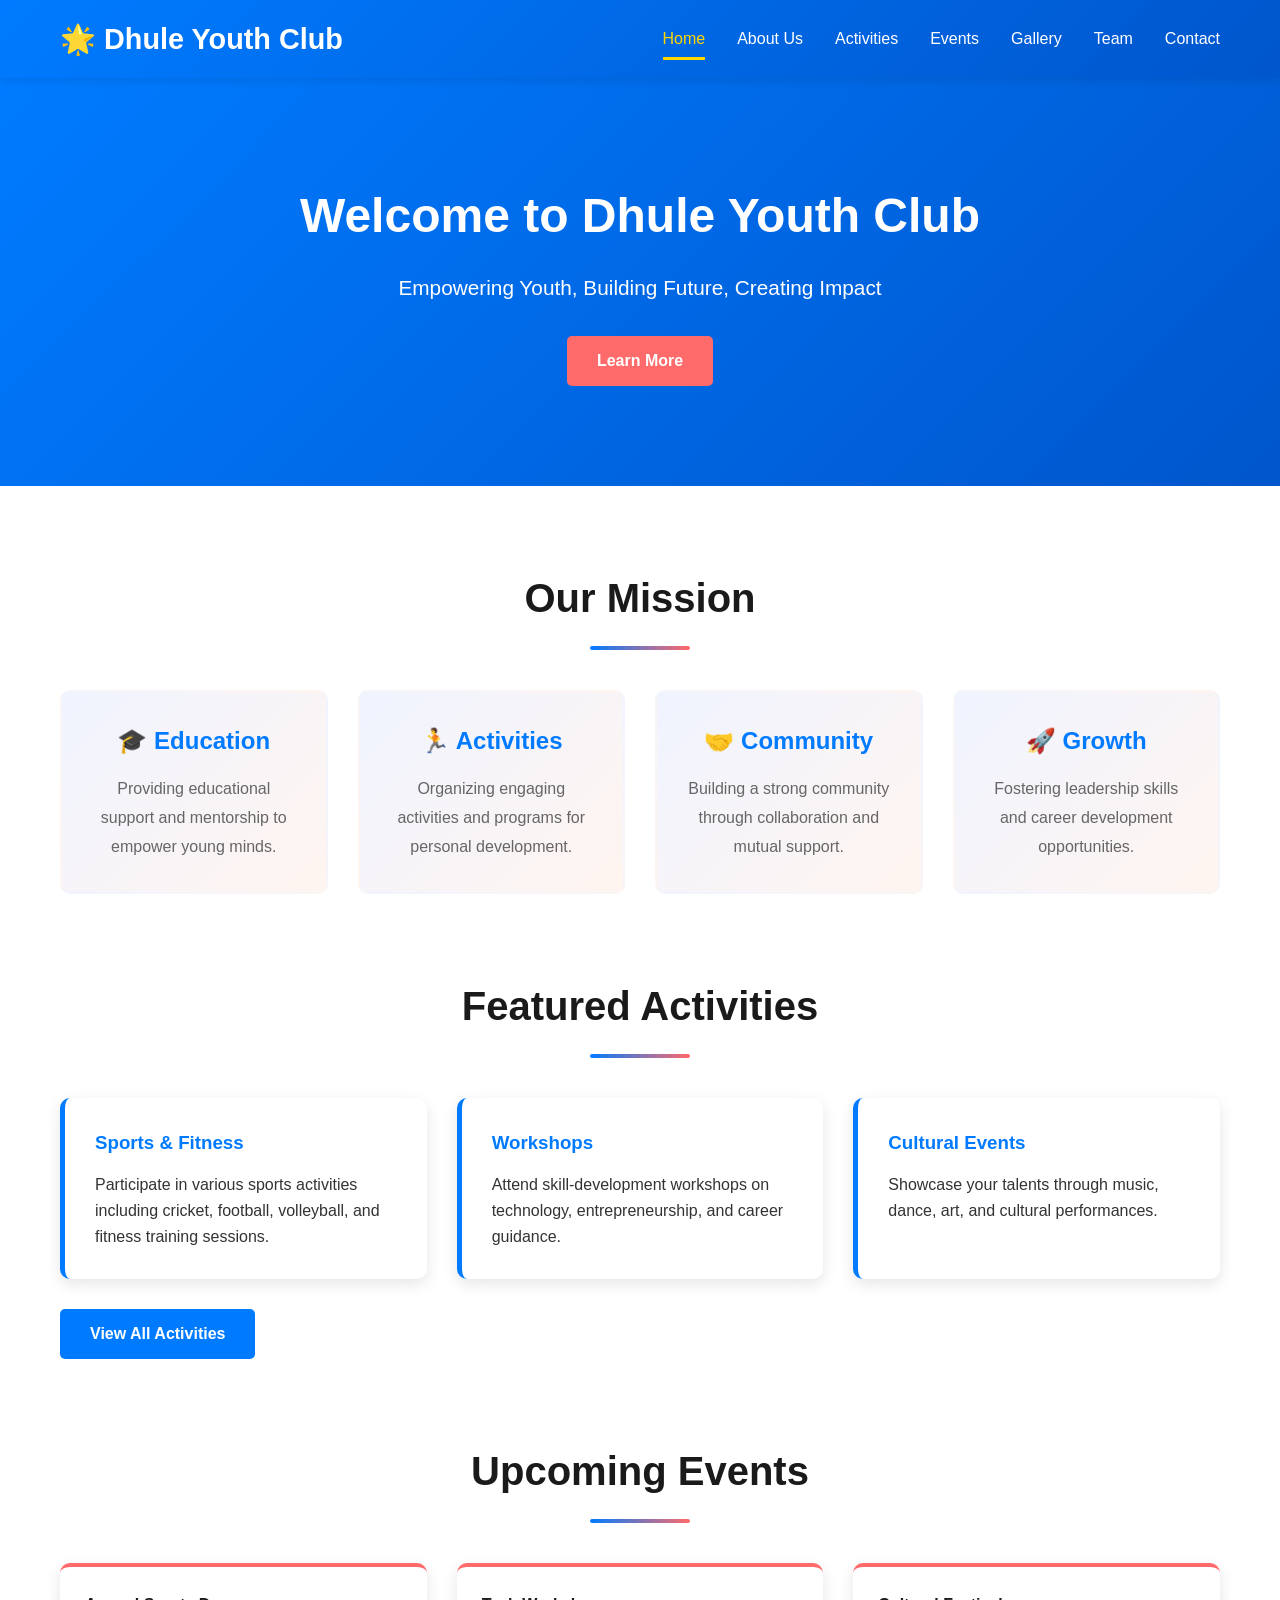
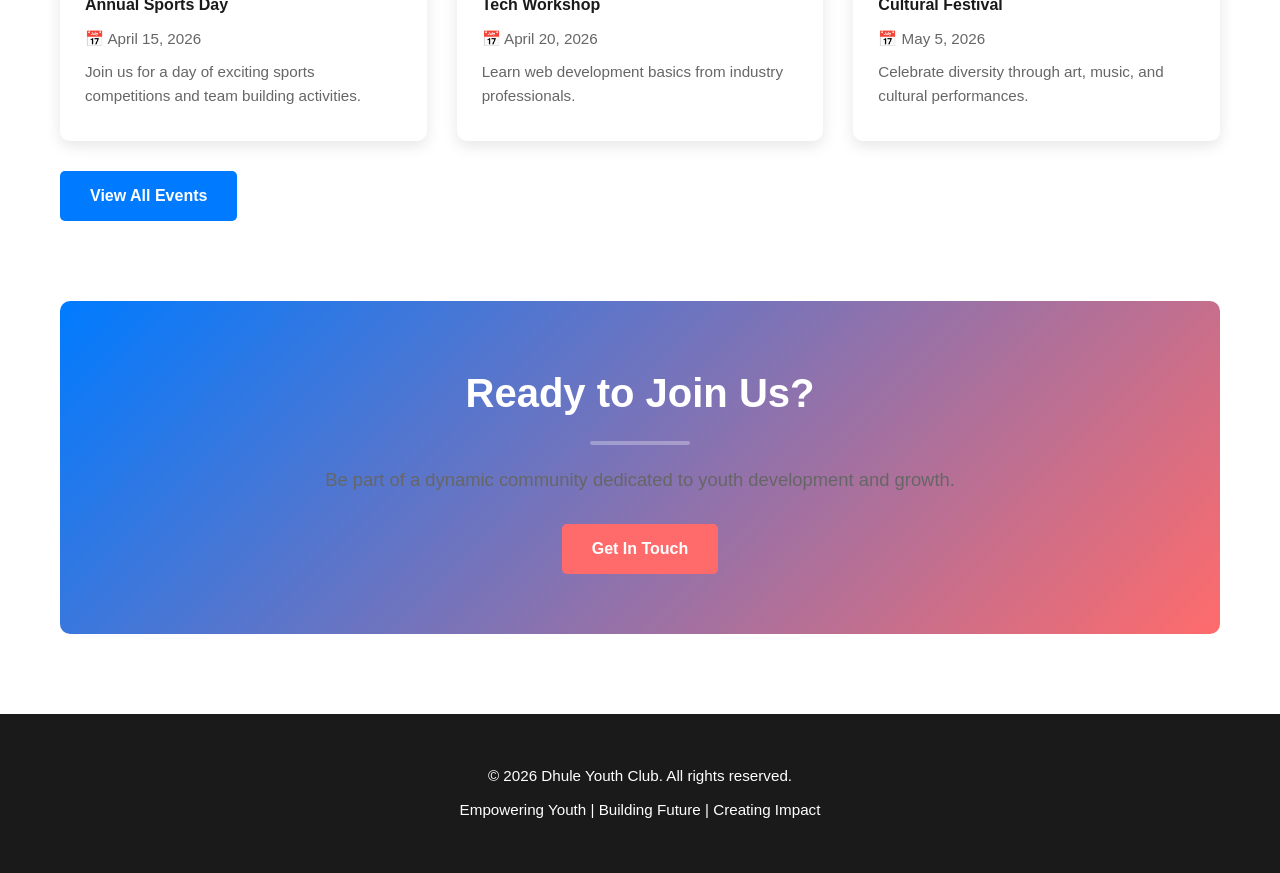
==== index.html @ 5de419e4 "First upload" ====
<!DOCTYPE html>
<html lang="en">
<head>
    <meta charset="UTF-8">
    <meta name="viewport" content="width=device-width, initial-scale=1.0">
    <title>Dhule Youth Club - Empowering Youth, Building Future</title>
    <link rel="stylesheet" href="assets/css/style.css">
</head>
<body>
    <!-- Navigation Bar -->
    <nav class="navbar">
        <div class="container">
            <div class="nav-brand">
                <h2>🌟 Dhule Youth Club</h2>
            </div>
            <ul class="nav-menu" id="navMenu">
                <li><a href="index.html" class="active">Home</a></li>
                <li><a href="about.html">About Us</a></li>
                <li><a href="activities.html">Activities</a></li>
                <li><a href="events.html">Events</a></li>
                <li><a href="gallery.html">Gallery</a></li>
                <li><a href="team.html">Team</a></li>
                <li><a href="contact.html">Contact</a></li>
            </ul>
            <div class="hamburger" id="hamburger">
                <span></span>
                <span></span>
                <span></span>
            </div>
        </div>
    </nav>

    <!-- Hero Section -->
    <section class="hero">
        <div class="hero-content">
            <h1>Welcome to Dhule Youth Club</h1>
            <p>Empowering Youth, Building Future, Creating Impact</p>
            <a href="about.html" class="btn btn-primary">Learn More</a>
        </div>
    </section>

    <!-- Main Content -->
    <main class="container">
        <!-- Mission Section -->
        <section class="mission-section">
            <h2>Our Mission</h2>
            <div class="mission-grid">
                <div class="mission-card">
                    <h3>🎓 Education</h3>
                    <p>Providing educational support and mentorship to empower young minds.</p>
                </div>
                <div class="mission-card">
                    <h3>🏃 Activities</h3>
                    <p>Organizing engaging activities and programs for personal development.</p>
                </div>
                <div class="mission-card">
                    <h3>🤝 Community</h3>
                    <p>Building a strong community through collaboration and mutual support.</p>
                </div>
                <div class="mission-card">
                    <h3>🚀 Growth</h3>
                    <p>Fostering leadership skills and career development opportunities.</p>
                </div>
            </div>
        </section>

        <!-- Featured Activities -->
        <section class="featured-section">
            <h2>Featured Activities</h2>
            <div class="activities-preview">
                <div class="activity-card">
                    <h3>Sports & Fitness</h3>
                    <p>Participate in various sports activities including cricket, football, volleyball, and fitness training sessions.</p>
                </div>
                <div class="activity-card">
                    <h3>Workshops</h3>
                    <p>Attend skill-development workshops on technology, entrepreneurship, and career guidance.</p>
                </div>
                <div class="activity-card">
                    <h3>Cultural Events</h3>
                    <p>Showcase your talents through music, dance, art, and cultural performances.</p>
                </div>
            </div>
            <a href="activities.html" class="btn btn-secondary">View All Activities</a>
        </section>

        <!-- Upcoming Events -->
        <section class="upcoming-events">
            <h2>Upcoming Events</h2>
            <div class="events-preview">
                <div class="event-card">
                    <h4>Annual Sports Day</h4>
                    <p>📅 April 15, 2026</p>
                    <p>Join us for a day of exciting sports competitions and team building activities.</p>
                </div>
                <div class="event-card">
                    <h4>Tech Workshop</h4>
                    <p>📅 April 20, 2026</p>
                    <p>Learn web development basics from industry professionals.</p>
                </div>
                <div class="event-card">
                    <h4>Cultural Festival</h4>
                    <p>📅 May 5, 2026</p>
                    <p>Celebrate diversity through art, music, and cultural performances.</p>
                </div>
            </div>
            <a href="events.html" class="btn btn-secondary">View All Events</a>
        </section>

        <!-- Call to Action -->
        <section class="cta-section">
            <h2>Ready to Join Us?</h2>
            <p>Be part of a dynamic community dedicated to youth development and growth.</p>
            <a href="contact.html" class="btn btn-primary">Get In Touch</a>
        </section>
    </main>

    <!-- Footer -->
    <footer class="footer">
        <div class="container">
            <p>&copy; 2026 Dhule Youth Club. All rights reserved.</p>
            <p>Empowering Youth | Building Future | Creating Impact</p>
        </div>
    </footer>

    <script src="assets/js/script.js"></script>
</body>
</html>
---- assets/css/style.css ----
/* Global Styles */
:root {
    --primary-color: #007bff;
    --secondary-color: #ff6b6b;
    --dark-color: #1a1a1a;
    --light-color: #f8f9fa;
    --text-color: #333;
    --border-color: #ddd;
    --success-color: #28a745;
}

* {
    margin: 0;
    padding: 0;
    box-sizing: border-box;
}

html {
    scroll-behavior: smooth;
}

body {
    font-family: 'Segoe UI', Tahoma, Geneva, Verdana, sans-serif;
    line-height: 1.6;
    color: var(--text-color);
    background-color: #ffffff;
}

.container {
    max-width: 1200px;
    margin: 0 auto;
    padding: 0 20px;
}

/* Navigation Bar */
.navbar {
    background: linear-gradient(135deg, var(--primary-color) 0%, #0056cc 100%);
    color: white;
    padding: 1rem 0;
    position: sticky;
    top: 0;
    z-index: 100;
    box-shadow: 0 2px 10px rgba(0,0,0,0.1);
}

.navbar .container {
    display: flex;
    justify-content: space-between;
    align-items: center;
}

.nav-brand h2 {
    font-size: 1.8rem;
    white-space: nowrap;
}

.nav-menu {
    display: flex;
    list-style: none;
    gap: 2rem;
    flex-wrap: wrap;
}

.nav-menu a {
    color: white;
    text-decoration: none;
    transition: all 0.3s ease;
    position: relative;
    padding: 0.5rem 0;
}

.nav-menu a:hover,
.nav-menu a.active {
    color: #ffd700;
}

.nav-menu a.active::after {
    content: '';
    position: absolute;
    bottom: -5px;
    left: 0;
    right: 0;
    height: 3px;
    background-color: #ffd700;
}

.hamburger {
    display: none;
    flex-direction: column;
    cursor: pointer;
}

.hamburger span {
    width: 25px;
    height: 3px;
    background-color: white;
    margin: 5px 0;
    transition: 0.3s;
}

/* Hero Section */
.hero {
    background: linear-gradient(135deg, var(--primary-color) 0%, #0056cc 100%);
    color: white;
    padding: 100px 20px;
    text-align: center;
}

.hero-content h1 {
    font-size: 3rem;
    margin-bottom: 1rem;
    animation: slideInDown 0.8s ease-out;
}

.hero-content p {
    font-size: 1.3rem;
    margin-bottom: 2rem;
    animation: fadeIn 1s ease-out 0.3s backwards;
}

/* Buttons */
.btn {
    display: inline-block;
    padding: 12px 30px;
    border: none;
    border-radius: 5px;
    cursor: pointer;
    font-size: 1rem;
    text-decoration: none;
    transition: all 0.3s ease;
    font-weight: 600;
}

.btn-primary {
    background-color: var(--secondary-color);
    color: white;
}

.btn-primary:hover {
    background-color: #ff5252;
    transform: translateY(-2px);
    box-shadow: 0 5px 15px rgba(255,107,107,0.3);
}

.btn-secondary {
    background-color: var(--primary-color);
    color: white;
}

.btn-secondary:hover {
    background-color: #0056cc;
    transform: translateY(-2px);
    box-shadow: 0 5px 15px rgba(0,123,255,0.3);
}

.btn-small {
    padding: 8px 20px;
    font-size: 0.9rem;
}

/* Main Sections */
main {
    padding: 80px 0;
}

section {
    margin-bottom: 80px;
}

section h2 {
    font-size: 2.5rem;
    color: var(--dark-color);
    margin-bottom: 40px;
    text-align: center;
    position: relative;
    padding-bottom: 20px;
}

section h2::after {
    content: '';
    position: absolute;
    bottom: 0;
    left: 50%;
    transform: translateX(-50%);
    width: 100px;
    height: 4px;
    background: linear-gradient(90deg, var(--primary-color), var(--secondary-color));
    border-radius: 2px;
}

section > p {
    text-align: center;
    font-size: 1.1rem;
    color: #666;
    margin-bottom: 30px;
}

/* Page Header */
.page-header {
    background: linear-gradient(135deg, var(--primary-color) 0%, #0056cc 100%);
    color: white;
    padding: 60px 20px;
    text-align: center;
}

.page-header h1 {
    font-size: 2.5rem;
    margin-bottom: 10px;
}

.page-header p {
    font-size: 1.2rem;
    opacity: 0.9;
}

/* Mission Section */
.mission-grid {
    display: grid;
    grid-template-columns: repeat(auto-fit, minmax(250px, 1fr));
    gap: 30px;
    margin-bottom: 40px;
}

.mission-card {
    background: linear-gradient(135deg, #f0f4ff, #fff5f0);
    padding: 30px;
    border-radius: 10px;
    text-align: center;
    transition: all 0.3s ease;
    border: 2px solid transparent;
}

.mission-card:hover {
    border-color: var(--primary-color);
    transform: translateY(-5px);
    box-shadow: 0 10px 30px rgba(0,123,255,0.2);
}

.mission-card h3 {
    font-size: 1.5rem;
    margin-bottom: 15px;
    color: var(--primary-color);
}

.mission-card p {
    color: #666;
    line-height: 1.8;
}

/* Featured Activities */
.activities-preview {
    display: grid;
    grid-template-columns: repeat(auto-fit, minmax(300px, 1fr));
    gap: 30px;
    margin-bottom: 30px;
}

.activity-card {
    background: white;
    padding: 30px;
    border-radius: 10px;
    box-shadow: 0 5px 15px rgba(0,0,0,0.1);
    transition: all 0.3s ease;
    border-left: 5px solid var(--primary-color);
}

.activity-card:hover {
    transform: translateY(-5px);
    box-shadow: 0 15px 30px rgba(0,0,0,0.15);
}

.activity-card h3 {
    color: var(--primary-color);
    margin-bottom: 15px;
}

/* Events Section */
.events-preview {
    display: grid;
    grid-template-columns: repeat(auto-fit, minmax(280px, 1fr));
    gap: 30px;
    margin-bottom: 30px;
}

.event-card {
    background: white;
    padding: 25px;
    border-radius: 10px;
    box-shadow: 0 5px 15px rgba(0,0,0,0.1);
    transition: all 0.3s ease;
    border-top: 4px solid var(--secondary-color);
}

.event-card:hover {
    transform: translateY(-5px);
    box-shadow: 0 15px 30px rgba(0,0,0,0.15);
}

.event-card h4 {
    color: var(--dark-color);
    margin-bottom: 10px;
}

.event-card p {
    color: #666;
    margin-bottom: 8px;
    font-size: 0.95rem;
}

/* CTA Section */
.cta-section {
    background: linear-gradient(135deg, var(--primary-color) 0%, var(--secondary-color) 100%);
    color: white;
    padding: 60px;
    border-radius: 10px;
    text-align: center;
}

.cta-section h2 {
    color: white;
    margin-bottom: 20px;
}

.cta-section h2::after {
    background: rgba(255,255,255,0.3);
}

.cta-section p {
    font-size: 1.15rem;
    margin-bottom: 30px;
}

/* About Section */
.about-section {
    margin-bottom: 60px;
}

.about-section p {
    font-size: 1.1rem;
    color: #666;
    text-align: center;
    margin-bottom: 40px;
    max-width: 900px;
    margin-left: auto;
    margin-right: auto;
}

.about-grid {
    display: grid;
    grid-template-columns: repeat(auto-fit, minmax(300px, 1fr));
    gap: 40px;
    margin-bottom: 40px;
}

.about-card {
    background: white;
    padding: 40px;
    border-radius: 10px;
    box-shadow: 0 5px 20px rgba(0,0,0,0.1);
    transition: all 0.3s ease;
}

.about-card:hover {
    transform: translateY(-10px);
    box-shadow: 0 15px 40px rgba(0,0,0,0.15);
}

.about-card h3 {
    color: var(--primary-color);
    font-size: 1.5rem;
    margin-bottom: 20px;
}

.about-card p {
    text-align: left;
    color: #666;
    line-height: 1.8;
}

/* Values Section */
.values-section {
    background: #f8f9fa;
    padding: 60px 20px;
    margin: -20px -20px 80px -20px;
}

.values-grid {
    display: grid;
    grid-template-columns: repeat(auto-fit, minmax(250px, 1fr));
    gap: 30px;
}

.value-card {
    background: white;
    padding: 30px;
    border-radius: 10px;
    text-align: center;
    box-shadow: 0 5px 15px rgba(0,0,0,0.08);
    transition: all 0.3s ease;
}

.value-card:hover {
    transform: translateY(-5px);
    box-shadow: 0 15px 30px rgba(0,0,0,0.15);
}

.value-card h4 {
    color: var(--primary-color);
    font-size: 1.3rem;
    margin-bottom: 15px;
}

.value-card p {
    color: #666;
    text-align: left;
    line-height: 1.8;
}

/* Timeline */
.timeline {
    position: relative;
    padding: 20px 0;
}

.timeline::before {
    content: '';
    position: absolute;
    left: 50%;
    transform: translateX(-50%);
    width: 4px;
    height: 100%;
    background: var(--primary-color);
}

.timeline-item {
    margin-bottom: 50px;
    width: 45%;
    padding: 30px;
    background: white;
    border-radius: 10px;
    box-shadow: 0 5px 15px rgba(0,0,0,0.1);
}

.timeline-item:nth-child(odd) {
    margin-left: 0;
    margin-right: auto;
}

.timeline-item:nth-child(even) {
    margin-left: auto;
    margin-right: 0;
}

.timeline-item h4 {
    color: var(--primary-color);
    font-size: 1.3rem;
    margin-bottom: 10px;
}

.timeline-item p {
    color: #666;
}

/* Stats Section */
.stats-section {
    display: grid;
    grid-template-columns: repeat(auto-fit, minmax(200px, 1fr));
    gap: 30px;
    background: linear-gradient(135deg, var(--primary-color), var(--secondary-color));
    color: white;
    padding: 60px 30px;
    border-radius: 10px;
}

.stat-card {
    text-align: center;
    padding: 30px;
}

.stat-card h3 {
    font-size: 2.5rem;
    margin-bottom: 10px;
    font-weight: bold;
}

.stat-card p {
    font-size: 1.1rem;
    opacity: 0.95;
}

/* Programs Grid */
.programs-grid {
    display: grid;
    grid-template-columns: repeat(auto-fit, minmax(300px, 1fr));
    gap: 30px;
}

.program-card {
    background: white;
    padding: 30px;
    border-radius: 10px;
    box-shadow: 0 5px 15px rgba(0,0,0,0.1);
    transition: all 0.3s ease;
    border-left: 5px solid var(--primary-color);
}

.program-card:hover {
    transform: translateY(-5px);
    box-shadow: 0 15px 30px rgba(0,0,0,0.15);
}

.program-card h3 {
    color: var(--primary-color);
    font-size: 1.4rem;
    margin-bottom: 20px;
}

.program-card h4 {
    color: var(--dark-color);
    font-size: 1.1rem;
    margin-top: 20px;
    margin-bottom: 10px;
}

.program-card ul {
    list-style-position: inside;
    color: #666;
    line-height: 2;
}

.program-card p {
    color: #666;
    margin-bottom: 10px;
}

/* Membership Section */
.membership-section {
    background: #f0f4ff;
    padding: 60px 30px;
    border-radius: 10px;
    text-align: center;
}

.membership-benefits {
    background: white;
    padding: 40px;
    border-radius: 10px;
    margin: 30px 0;
    text-align: left;
    max-width: 600px;
    margin-left: auto;
    margin-right: auto;
}

.membership-benefits h3 {
    color: var(--primary-color);
    margin-bottom: 20px;
}

.membership-benefits ul {
    list-style-position: inside;
    color: #666;
    line-height: 2;
}

.membership-section p {
    color: #666;
    font-size: 1.1rem;
    text-align: center;
    margin-bottom: 20px;
}

/* Gallery Section */
.gallery-grid {
    display: grid;
    gap: 40px;
}

.gallery-category h3 {
    font-size: 1.5rem;
    color: var(--primary-color);
    margin-bottom: 20px;
    display: flex;
    align-items: center;
    gap: 10px;
}

.gallery-items {
    display: grid;
    grid-template-columns: repeat(auto-fill, minmax(280px, 1fr));
    gap: 20px;
}

.gallery-item {
    background: white;
    border-radius: 10px;
    overflow: hidden;
    box-shadow: 0 5px 15px rgba(0,0,0,0.1);
    transition: all 0.3s ease;
}

.gallery-item:hover {
    transform: translateY(-5px);
    box-shadow: 0 15px 30px rgba(0,0,0,0.15);
}

.gallery-placeholder {
    background: linear-gradient(135deg, var(--primary-color), var(--secondary-color));
    height: 200px;
    display: flex;
    align-items: center;
    justify-content: center;
    color: white;
    font-weight: bold;
    font-size: 1.1rem;
    text-align: center;
    padding: 20px;
}

.gallery-item p {
    padding: 15px;
    color: #666;
    text-align: center;
    font-size: 0.95rem;
}

/* Events Section */
.events-section {
    margin-bottom: 60px;
}

.events-grid {
    display: grid;
    gap: 30px;
}

.event-full-card {
    display: grid;
    grid-template-columns: 120px 1fr;
    gap: 30px;
    background: white;
    padding: 30px;
    border-radius: 10px;
    box-shadow: 0 5px 15px rgba(0,0,0,0.1);
    transition: all 0.3s ease;
    align-items: start;
}

.event-full-card:hover {
    transform: translateY(-5px);
    box-shadow: 0 15px 30px rgba(0,0,0,0.15);
}

.event-date {
    background: linear-gradient(135deg, var(--primary-color), var(--secondary-color));
    color: white;
    padding: 20px;
    border-radius: 10px;
    text-align: center;
    height: fit-content;
}

.event-date .day {
    display: block;
    font-size: 2rem;
    font-weight: bold;
}

.event-date .month {
    display: block;
    font-size: 0.9rem;
    opacity: 0.9;
}

.event-details h3 {
    color: var(--primary-color);
    font-size: 1.4rem;
    margin-bottom: 15px;
}

.event-details p {
    color: #666;
    margin-bottom: 10px;
}

.event-details strong {
    color: var(--dark-color);
}

/* Team Section */
.team-grid {
    display: grid;
    grid-template-columns: repeat(auto-fit, minmax(300px, 1fr));
    gap: 40px;
}

.team-member {
    background: white;
    padding: 40px;
    border-radius: 10px;
    text-align: center;
    box-shadow: 0 5px 15px rgba(0,0,0,0.1);
    transition: all 0.3s ease;
    border-top: 5px solid var(--primary-color);
}

.team-member:hover {
    transform: translateY(-10px);
    box-shadow: 0 15px 40px rgba(0,0,0,0.15);
}

.member-avatar {
    font-size: 4rem;
    margin-bottom: 20px;
}

.team-member h3 {
    color: var(--dark-color);
    font-size: 1.3rem;
    margin-bottom: 5px;
}

.team-member .role {
    color: var(--primary-color);
    font-weight: 600;
    margin-bottom: 15px;
}

.team-member .bio {
    color: #666;
    line-height: 1.8;
    margin-bottom: 15px;
    text-align: justify;
}

.team-member .contact {
    color: var(--primary-color);
    font-weight: 600;
}

/* Committee Section */
.committee-grid {
    display: grid;
    grid-template-columns: repeat(auto-fit, minmax(250px, 1fr));
    gap: 30px;
}

.committee-member {
    background: linear-gradient(135deg, #f0f4ff, #fff5f0);
    padding: 30px;
    border-radius: 10px;
    border-left: 5px solid var(--primary-color);
}

.committee-member h4 {
    color: var(--primary-color);
    font-size: 1.2rem;
    margin-bottom: 15px;
}

.committee-member ul {
    list-style-position: inside;
    color: #666;
    line-height: 2;
}

/* Volunteer Section */
.volunteer-info {
    display: grid;
    grid-template-columns: repeat(auto-fit, minmax(200px, 1fr));
    gap: 30px;
    margin: 30px 0;
}

.volunteer-stat {
    background: linear-gradient(135deg, var(--primary-color), var(--secondary-color));
    color: white;
    padding: 40px;
    border-radius: 10px;
    text-align: center;
}

.volunteer-stat h3 {
    font-size: 2.5rem;
    font-weight: bold;
    margin-bottom: 10px;
    color: white;
}

/* Advisors Section */
.advisors-grid {
    display: grid;
    grid-template-columns: repeat(auto-fit, minmax(250px, 1fr));
    gap: 30px;
}

.advisor-card {
    background: white;
    padding: 30px;
    border-radius: 10px;
    text-align: center;
    box-shadow: 0 5px 15px rgba(0,0,0,0.1);
    transition: all 0.3s ease;
    border-top: 4px solid var(--primary-color);
}

.advisor-card:hover {
    transform: translateY(-5px);
    box-shadow: 0 15px 30px rgba(0,0,0,0.15);
}

.advisor-card h4 {
    color: var(--dark-color);
    font-size: 1.2rem;
    margin-bottom: 10px;
}

.advisor-card p {
    color: #666;
    font-size: 0.95rem;
}

/* Contact Section */
.contact-section {
    display: grid;
    grid-template-columns: 1fr 1fr;
    gap: 60px;
    margin-bottom: 60px;
}

.contact-info-block h2,
.contact-form-block h2 {
    font-size: 1.8rem;
    margin-bottom: 30px;
    text-align: left;
}

.info-item {
    margin-bottom: 30px;
}

.info-item h3 {
    color: var(--primary-color);
    font-size: 1.2rem;
    margin-bottom: 10px;
}

.info-item p {
    color: #666;
    line-height: 1.8;
}

.info-item a {
    color: var(--primary-color);
    text-decoration: none;
}

.info-item a:hover {
    text-decoration: underline;
}

.social-link {
    margin: 0 5px;
}

/* Contact Form */
.contact-form {
    display: grid;
    gap: 20px;
}

.form-group {
    display: flex;
    flex-direction: column;
}

.form-group label {
    color: var(--dark-color);
    font-weight: 600;
    margin-bottom: 8px;
}

.form-group input,
.form-group select,
.form-group textarea {
    padding: 12px;
    border: 2px solid var(--border-color);
    border-radius: 5px;
    font-family: inherit;
    font-size: 1rem;
    transition: all 0.3s ease;
}

.form-group input:focus,
.form-group select:focus,
.form-group textarea:focus {
    outline: none;
    border-color: var(--primary-color);
    box-shadow: 0 0 0 3px rgba(0,123,255,0.1);
}

/* Department Contacts */
.department-contacts {
    background: #f8f9fa;
    padding: 60px 20px;
    margin: 0 -20px 80px -20px;
}

.departments-grid {
    display: grid;
    grid-template-columns: repeat(auto-fit, minmax(280px, 1fr));
    gap: 30px;
}

.department-card {
    background: white;
    padding: 30px;
    border-radius: 10px;
    box-shadow: 0 5px 15px rgba(0,0,0,0.08);
    transition: all 0.3s ease;
    border-left: 5px solid var(--primary-color);
}

.department-card:hover {
    transform: translateY(-5px);
    box-shadow: 0 15px 30px rgba(0,0,0,0.15);
}

.department-card h3 {
    color: var(--primary-color);
    font-size: 1.2rem;
    margin-bottom: 15px;
}

.department-card p {
    color: #666;
    margin-bottom: 8px;
}

/* FAQ Section */
.faq-grid {
    display: grid;
    grid-template-columns: repeat(auto-fit, minmax(280px, 1fr));
    gap: 30px;
}

.faq-item {
    background: white;
    padding: 25px;
    border-radius: 10px;
    box-shadow: 0 5px 15px rgba(0,0,0,0.08);
    transition: all 0.3s ease;
}

.faq-item:hover {
    transform: translateY(-5px);
    box-shadow: 0 15px 30px rgba(0,0,0,0.15);
}

.faq-item h4 {
    color: var(--primary-color);
    font-size: 1.1rem;
    margin-bottom: 12px;
}

.faq-item p {
    color: #666;
    font-size: 0.95rem;
    line-height: 1.8;
}

/* Past Events */
.past-events-section {
    background: white;
    padding: 40px;
    border-radius: 10px;
}

.past-events {
    display: grid;
    grid-template-columns: repeat(auto-fit, minmax(250px, 1fr));
    gap: 20px;
}

.past-event-item {
    background: linear-gradient(135deg, #f0f4ff, #fff5f0);
    padding: 20px;
    border-radius: 8px;
    border-left: 4px solid var(--primary-color);
}

.past-event-item h4 {
    color: var(--primary-color);
    margin-bottom: 10px;
}

.past-event-item p {
    color: #666;
    font-size: 0.95rem;
}

/* Photo Contribution */
.photo-contribution {
    background: linear-gradient(135deg, var(--primary-color), var(--secondary-color));
    color: white;
    padding: 60px;
    border-radius: 10px;
    text-align: center;
}

.photo-contribution h2 {
    color: white;
    margin-bottom: 15px;
}

.photo-contribution h2::after {
    background: rgba(255,255,255,0.3);
}

.photo-contribution p {
    font-size: 1.1rem;
    margin-bottom: 30px;
}

/* Footer */
.footer {
    background: var(--dark-color);
    color: white;
    text-align: center;
    padding: 40px 20px;
    margin-top: 80px;
}

.footer p {
    margin: 10px 0;
    font-size: 0.95rem;
}

/* Animations */
@keyframes slideInDown {
    from {
        opacity: 0;
        transform: translateY(-30px);
    }
    to {
        opacity: 1;
        transform: translateY(0);
    }
}

@keyframes fadeIn {
    from {
        opacity: 0;
    }
    to {
        opacity: 1;
    }
}

/* Responsive Design */
@media (max-width: 768px) {
    .nav-menu {
        gap: 1rem;
        font-size: 0.9rem;
    }

    .hamburger {
        display: flex;
    }

    .nav-menu {
        position: absolute;
        top: 60px;
        left: 0;
        width: 100%;
        background: linear-gradient(135deg, var(--primary-color) 0%, #0056cc 100%);
        flex-direction: column;
        gap: 0;
        max-height: 0;
        overflow: hidden;
        transition: max-height 0.3s ease;
    }

    .nav-menu.active {
        max-height: 300px;
    }

    .nav-menu a {
        padding: 15px 20px;
        border-bottom: 1px solid rgba(255,255,255,0.1);
    }

    .hero-content h1 {
        font-size: 2rem;
    }

    .hero-content p {
        font-size: 1.1rem;
    }

    section h2 {
        font-size: 1.8rem;
    }

    .contact-section {
        grid-template-columns: 1fr;
        gap: 40px;
    }

    .contact-info-block h2,
    .contact-form-block h2 {
        text-align: center;
    }

    .event-full-card {
        grid-template-columns: 1fr;
        gap: 20px;
    }

    .event-date {
        display: grid;
        grid-template-columns: 1fr 1fr;
        gap: 10px;
        text-align: left;
    }

    .event-date .day {
        text-align: left;
    }

    .timeline::before {
        left: 20px;
    }

    .timeline-item {
        width: 100%;
        margin-left: 0 !important;
        margin-right: 0 !important;
        margin-left: 70px;
    }

    .stats-section {
        grid-template-columns: repeat(2, 1fr);
    }

    main {
        padding: 40px 0;
    }

    section {
        margin-bottom: 40px;
    }

    .cta-section,
    .membership-section,
    .photo-contribution {
        padding: 40px 20px;
    }
}

@media (max-width: 480px) {
    .hero-content h1 {
        font-size: 1.5rem;
    }

    .stats-section {
        grid-template-columns: 1fr;
        padding: 40px 20px;
    }

    .programs-grid,
    .department-contacts,
    .departments-grid,
    .faq-grid,
    .team-grid,
    .mission-grid {
        grid-template-columns: 1fr;
    }

    section h2 {
        font-size: 1.5rem;
    }

    .btn {
        padding: 10px 20px;
        font-size: 0.9rem;
    }
}
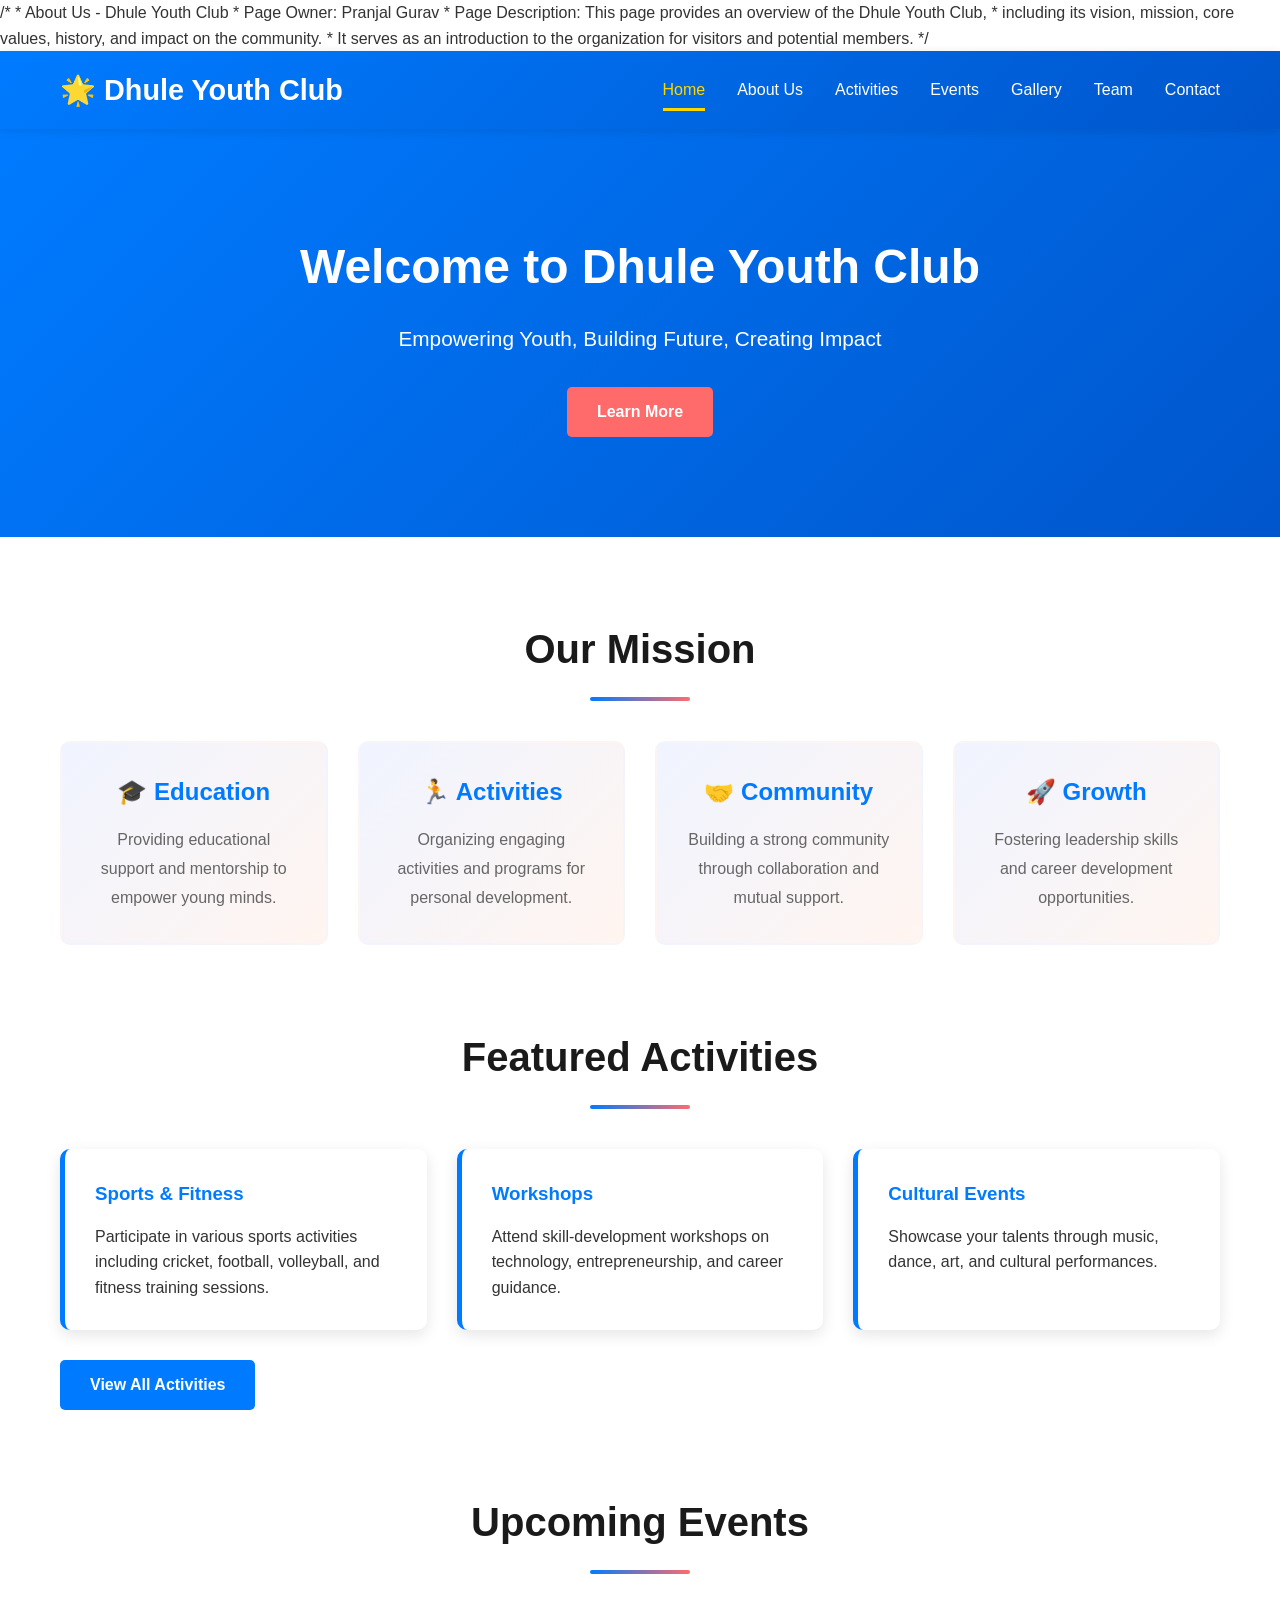
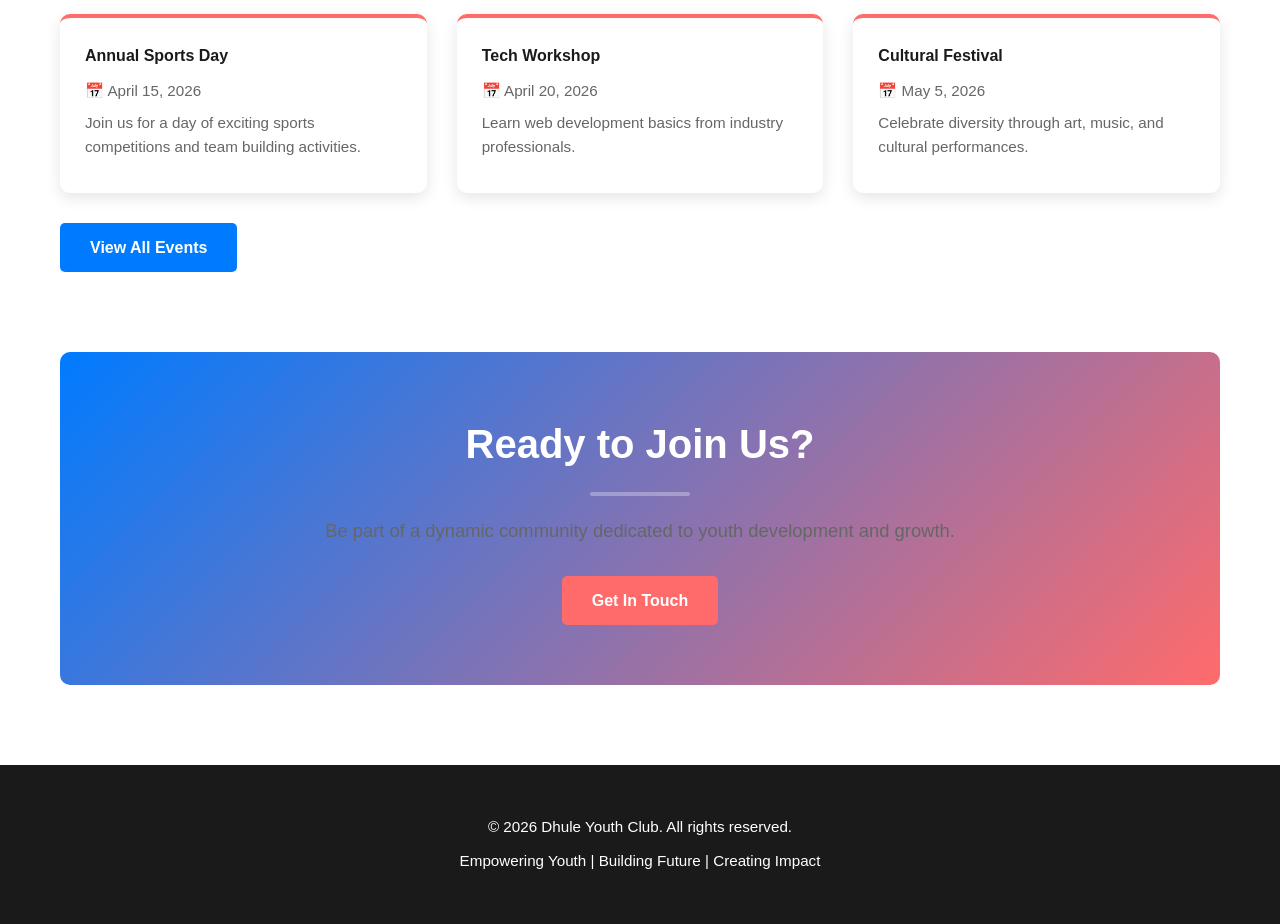
==== commit 9ef59baa: "Update index.html to match the about.html sructure" ====
--- a/index.html
+++ b/index.html
@@ -1,3 +1,12 @@
+/*
+ * About Us - Dhule Youth Club
+ * Page Owner: Pranjal Gurav
+ * Page Description: This page provides an overview of the Dhule Youth Club, 
+ * including its vision, mission, core values, history, and impact on the community. 
+ * It serves as an introduction to the organization for visitors and potential members.
+ */
+
+
 <!DOCTYPE html>
 <html lang="en">
 <head>
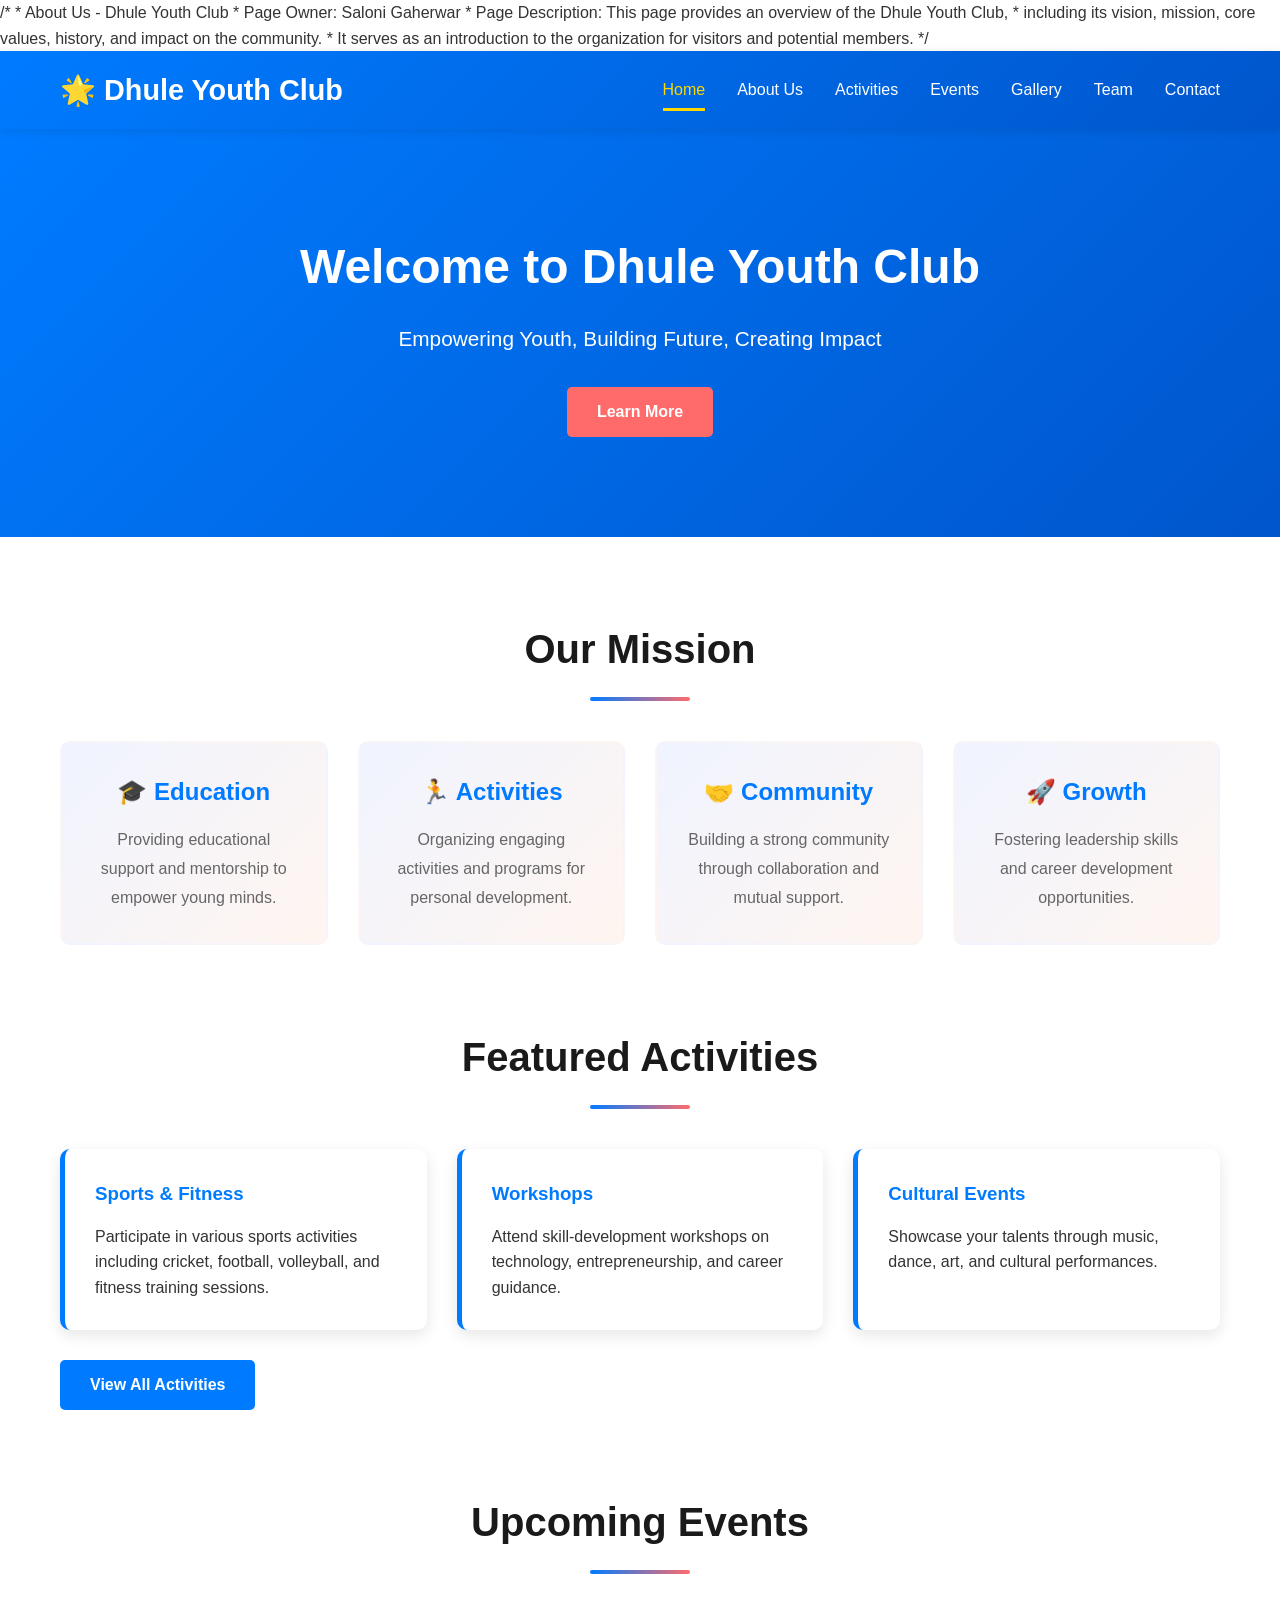
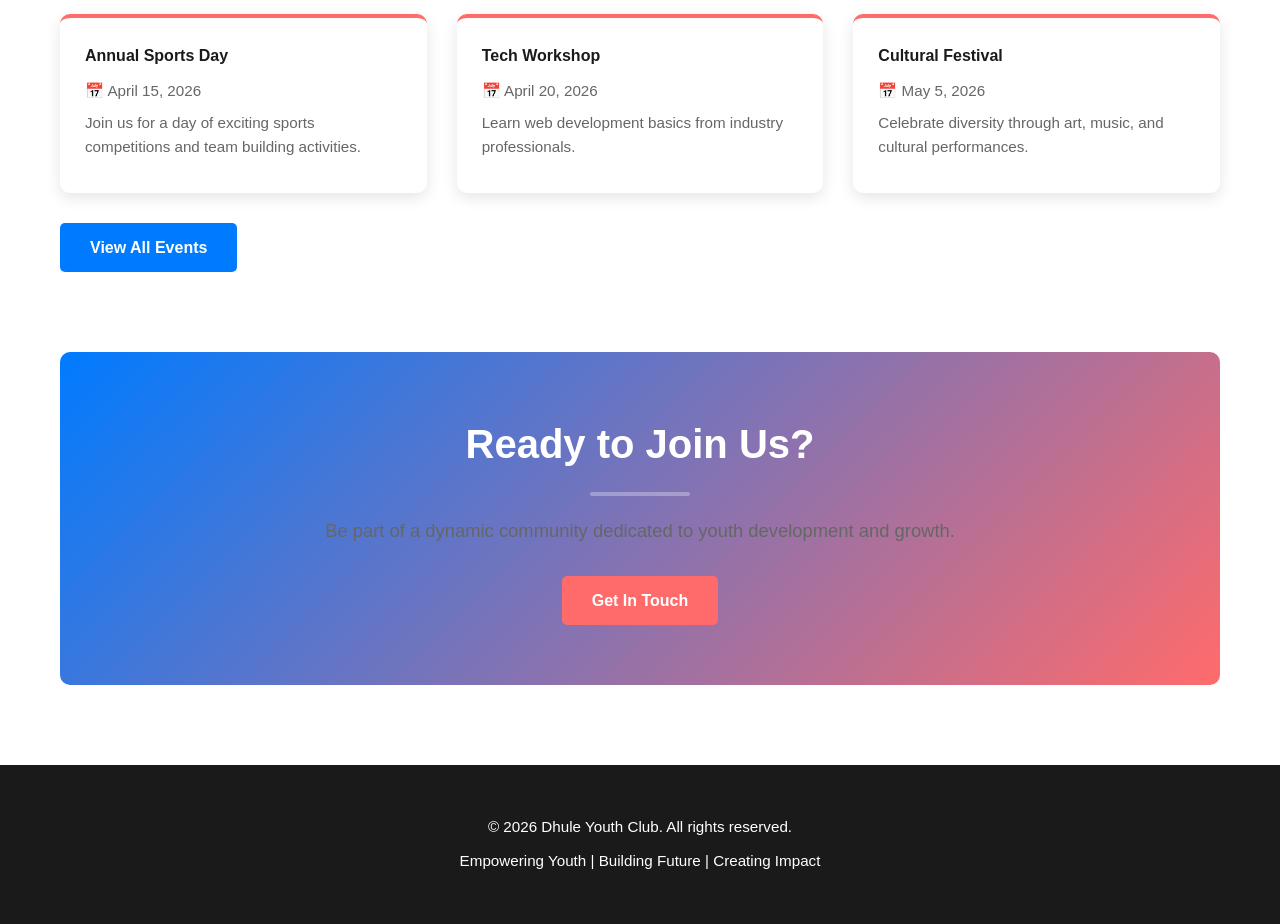
==== commit 4e5bb740: "removed extra line from  header" ====
--- a/index.html
+++ b/index.html
@@ -1,12 +1,10 @@
 /*
  * About Us - Dhule Youth Club
- * Page Owner: Pranjal Gurav
+ * Page Owner: Saloni Gaherwar
  * Page Description: This page provides an overview of the Dhule Youth Club, 
  * including its vision, mission, core values, history, and impact on the community. 
  * It serves as an introduction to the organization for visitors and potential members.
  */
-
-
 <!DOCTYPE html>
 <html lang="en">
 <head>
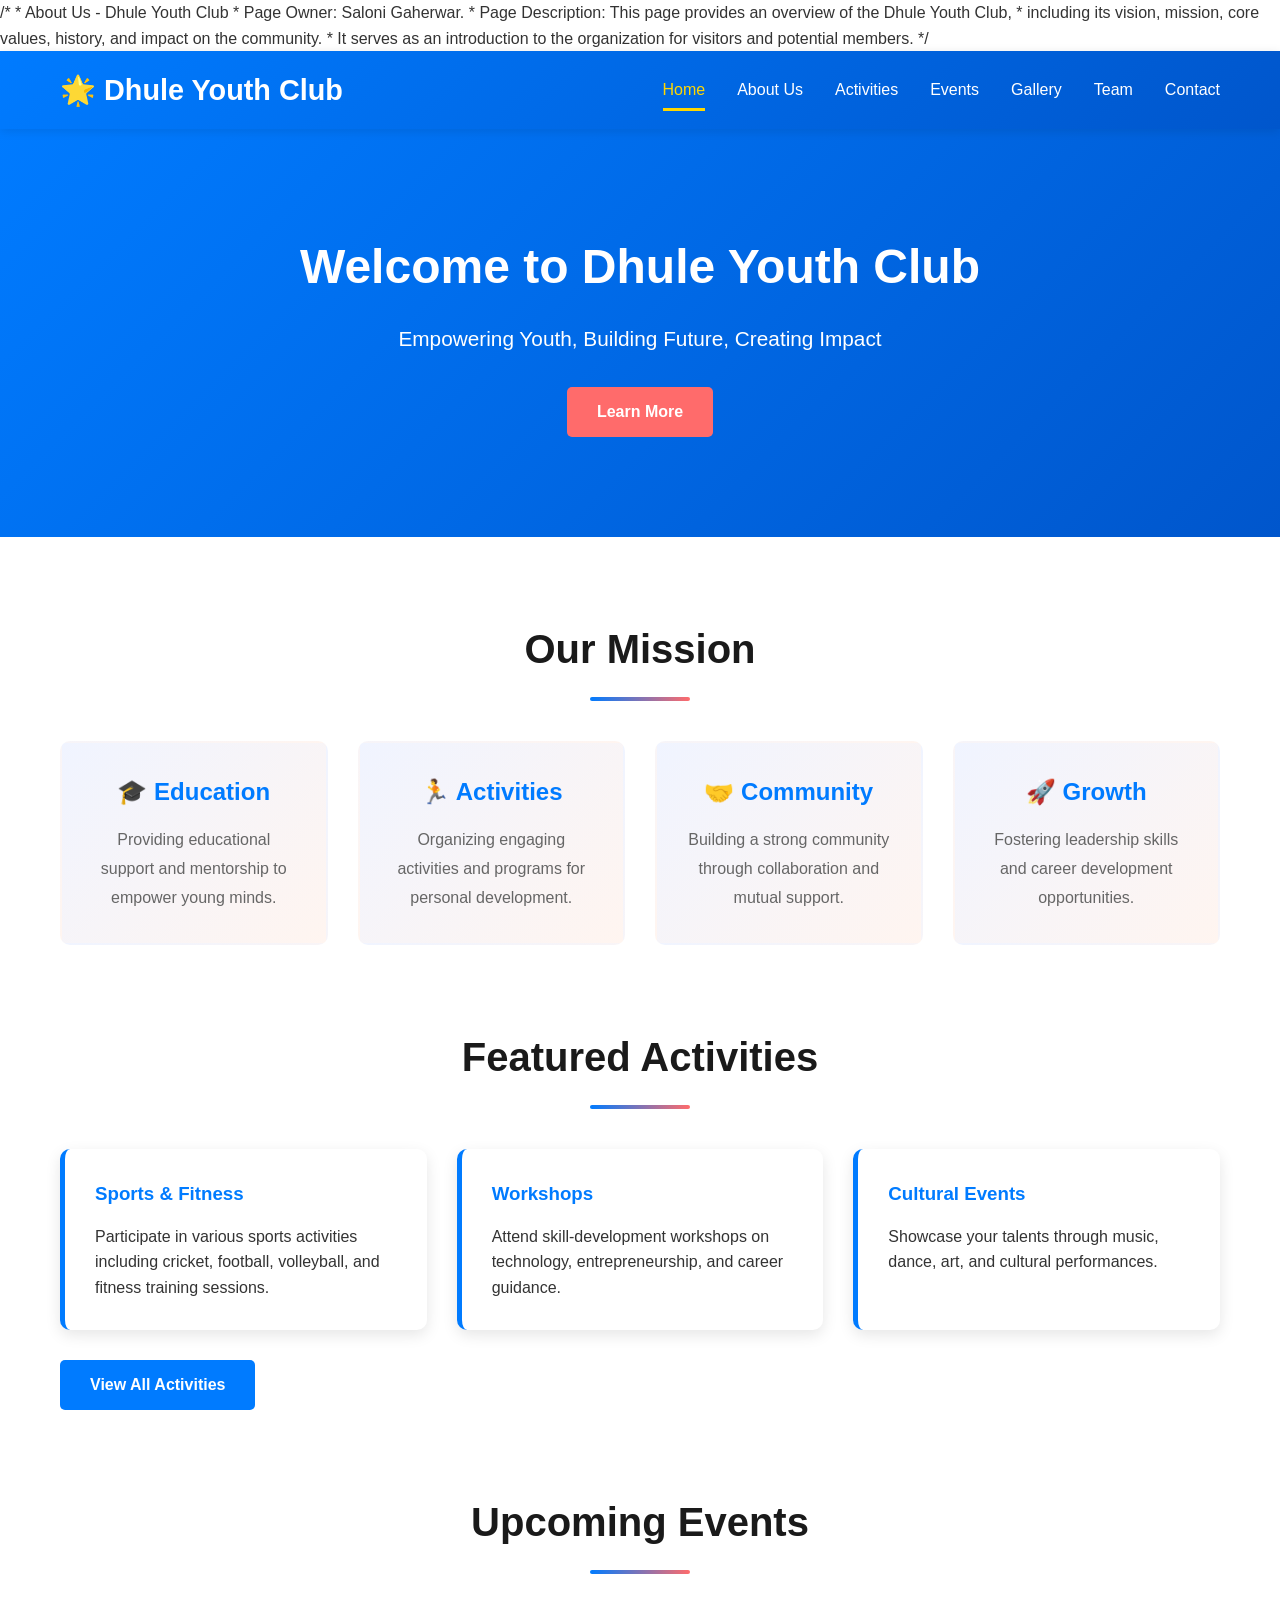
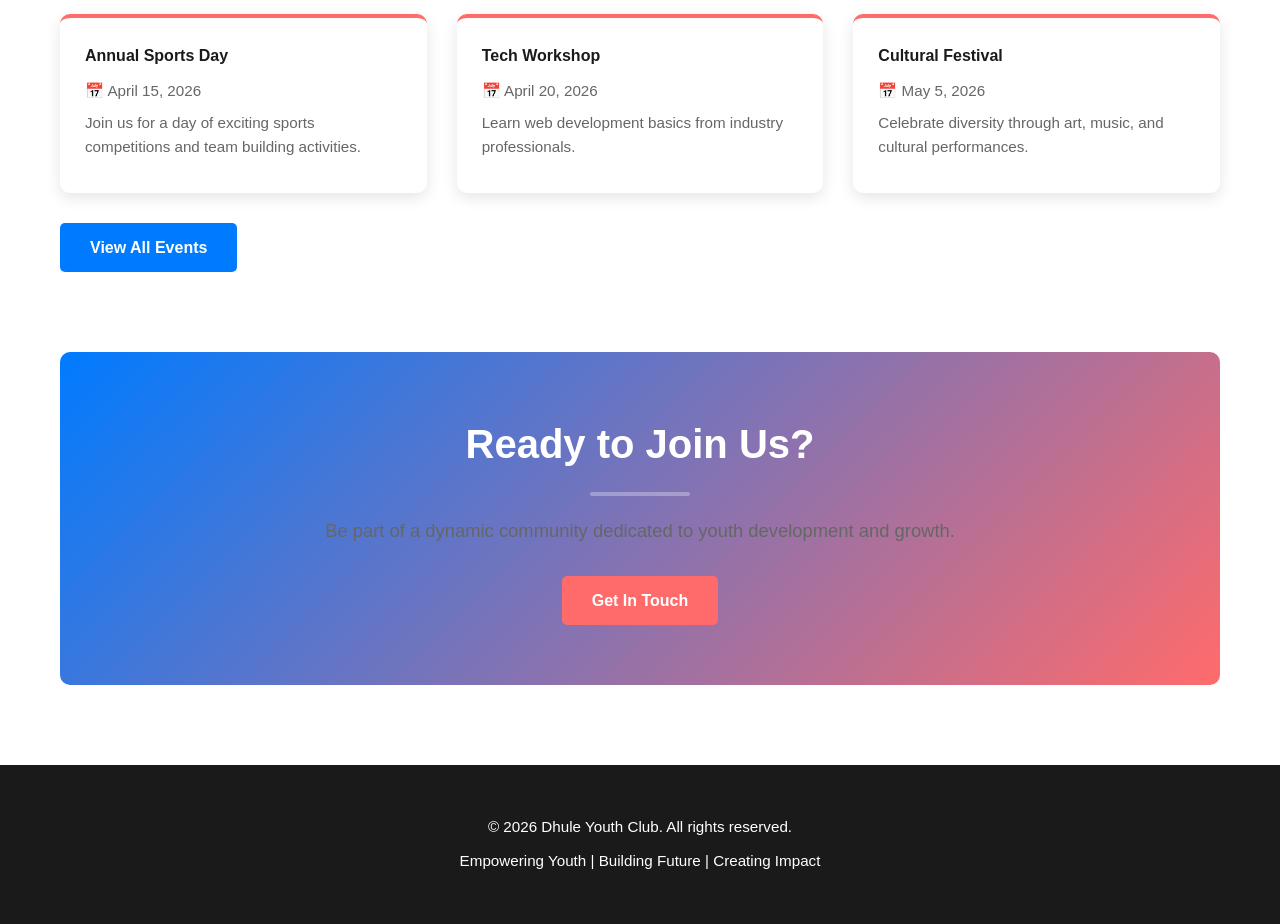
==== commit 2a938b5d: "Changed owner name in header" ====
--- a/index.html
+++ b/index.html
@@ -1,6 +1,6 @@
 /*
  * About Us - Dhule Youth Club
- * Page Owner: Saloni Gaherwar
+ * Page Owner: Saloni Gaherwar.
  * Page Description: This page provides an overview of the Dhule Youth Club, 
  * including its vision, mission, core values, history, and impact on the community. 
  * It serves as an introduction to the organization for visitors and potential members.
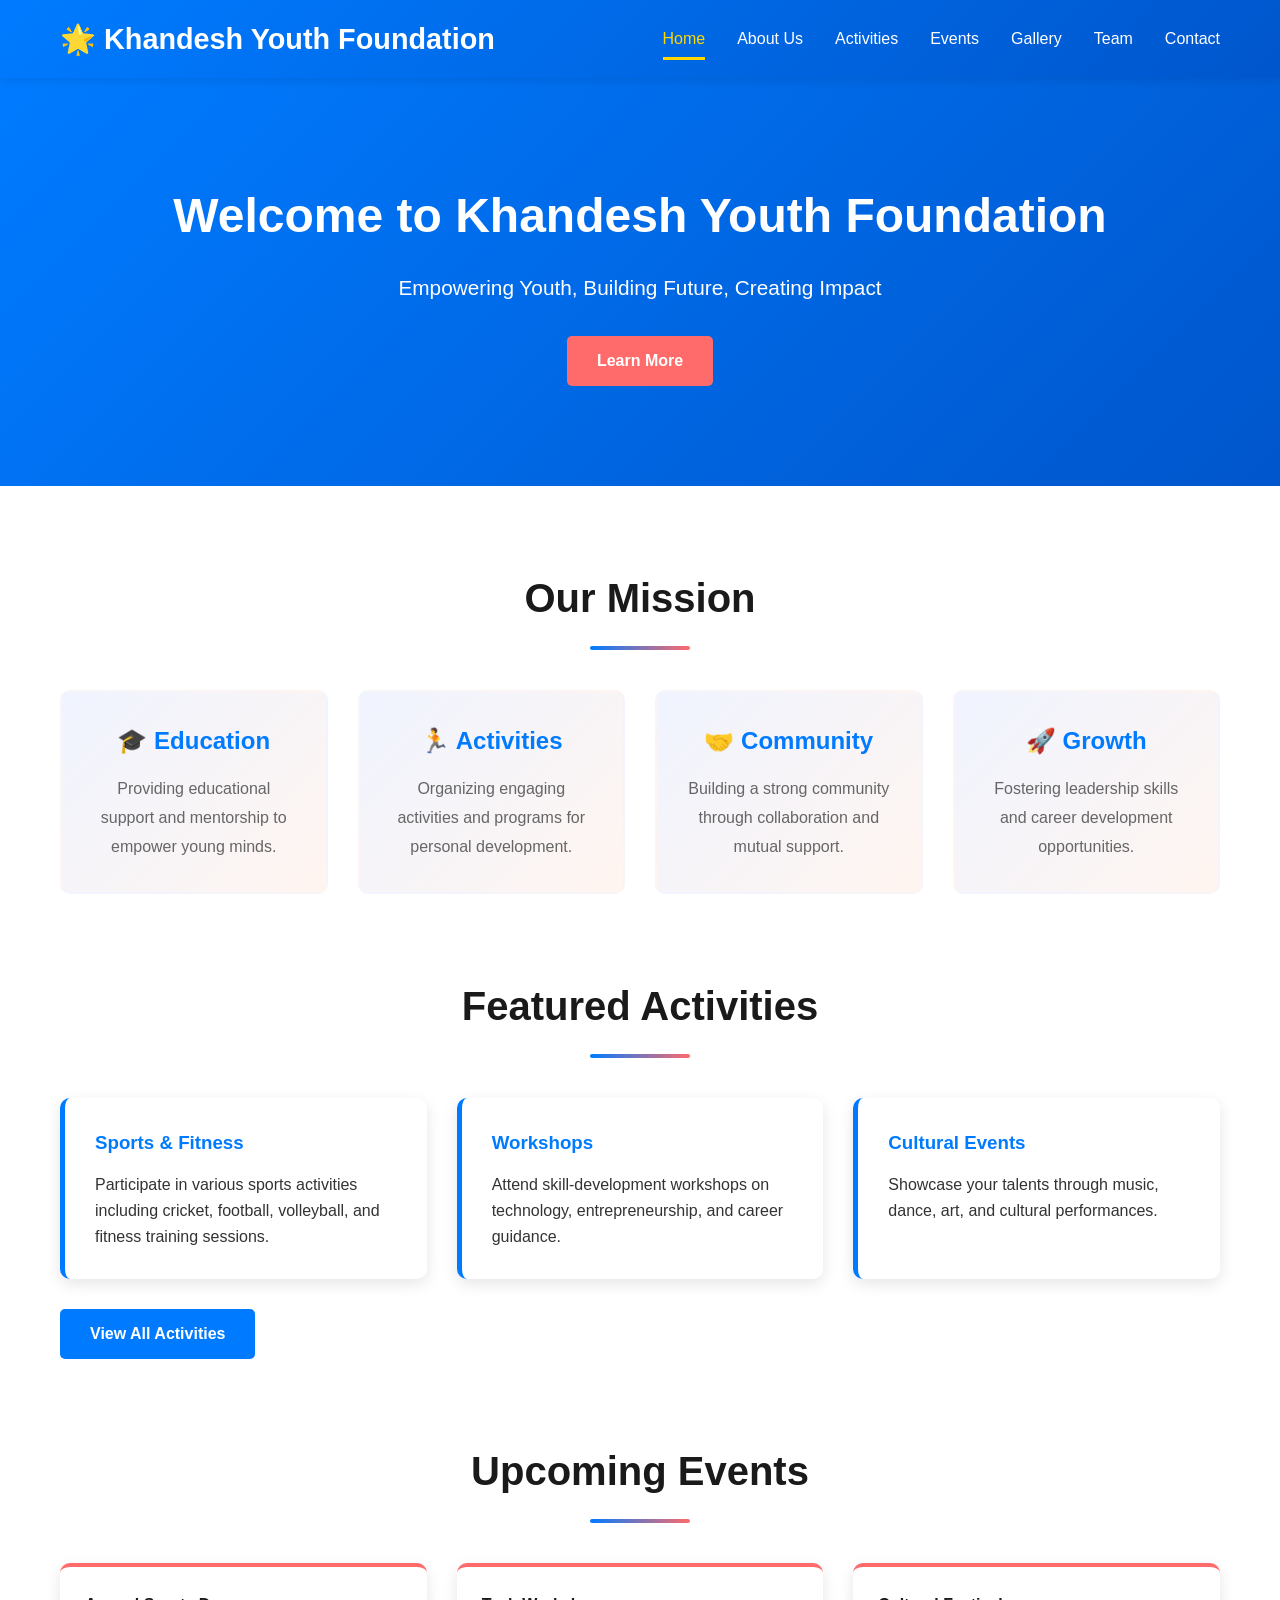
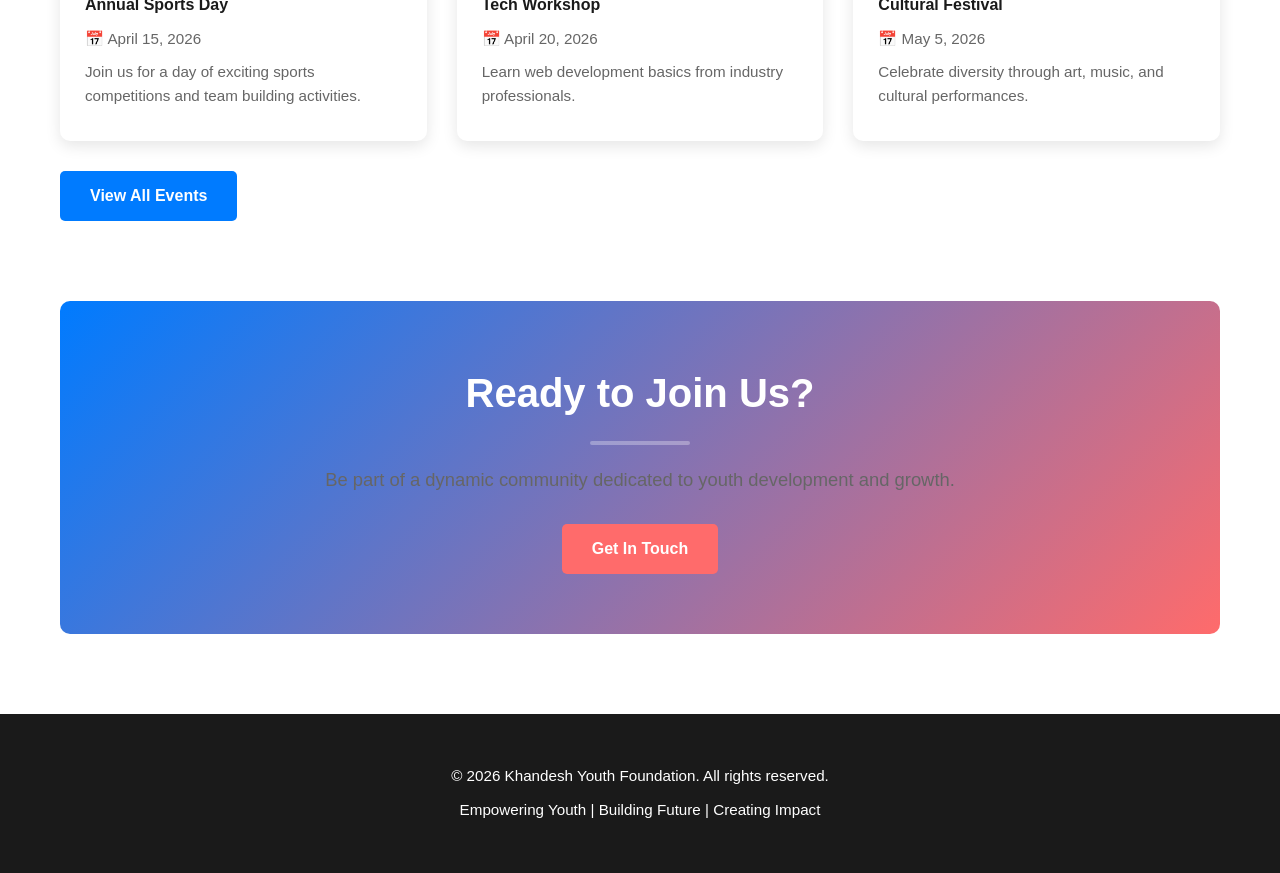
==== commit b6a3e0ed: "updated to KYF" ====
--- a/index.html
+++ b/index.html
@@ -1,16 +1,9 @@
-/*
- * About Us - Dhule Youth Club
- * Page Owner: Saloni Gaherwar.
- * Page Description: This page provides an overview of the Dhule Youth Club, 
- * including its vision, mission, core values, history, and impact on the community. 
- * It serves as an introduction to the organization for visitors and potential members.
- */
 <!DOCTYPE html>
 <html lang="en">
 <head>
     <meta charset="UTF-8">
     <meta name="viewport" content="width=device-width, initial-scale=1.0">
-    <title>Dhule Youth Club - Empowering Youth, Building Future</title>
+    <title>Khandesh Youth Foundation - Empowering Youth, Building Future</title>
     <link rel="stylesheet" href="assets/css/style.css">
 </head>
 <body>
@@ -18,7 +11,7 @@
     <nav class="navbar">
         <div class="container">
             <div class="nav-brand">
-                <h2>🌟 Dhule Youth Club</h2>
+                <h2>🌟 Khandesh Youth Foundation</h2>
             </div>
             <ul class="nav-menu" id="navMenu">
                 <li><a href="index.html" class="active">Home</a></li>
@@ -40,7 +33,7 @@
     <!-- Hero Section -->
     <section class="hero">
         <div class="hero-content">
-            <h1>Welcome to Dhule Youth Club</h1>
+            <h1>Welcome to Khandesh Youth Foundation</h1>
             <p>Empowering Youth, Building Future, Creating Impact</p>
             <a href="about.html" class="btn btn-primary">Learn More</a>
         </div>
@@ -125,7 +118,7 @@
     <!-- Footer -->
     <footer class="footer">
         <div class="container">
-            <p>&copy; 2026 Dhule Youth Club. All rights reserved.</p>
+            <p>&copy; 2026 Khandesh Youth Foundation. All rights reserved.</p>
             <p>Empowering Youth | Building Future | Creating Impact</p>
         </div>
     </footer>
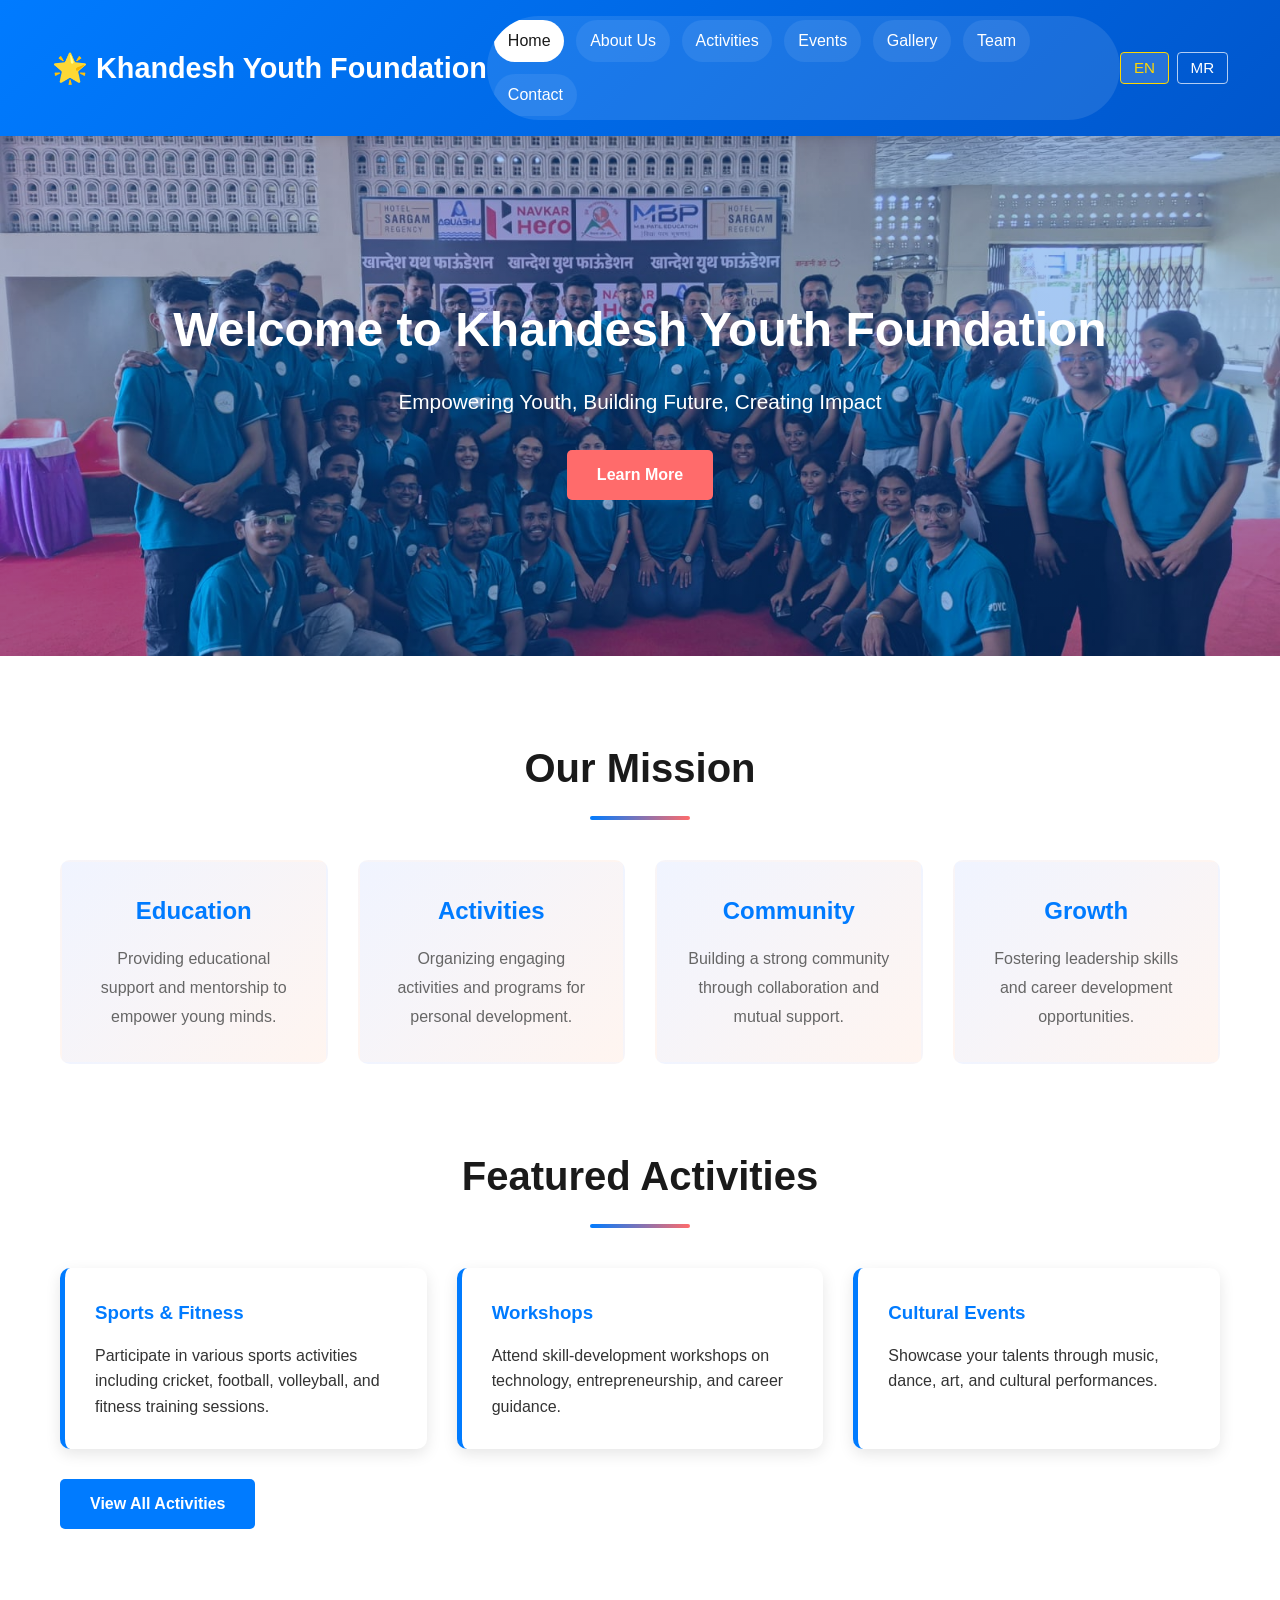
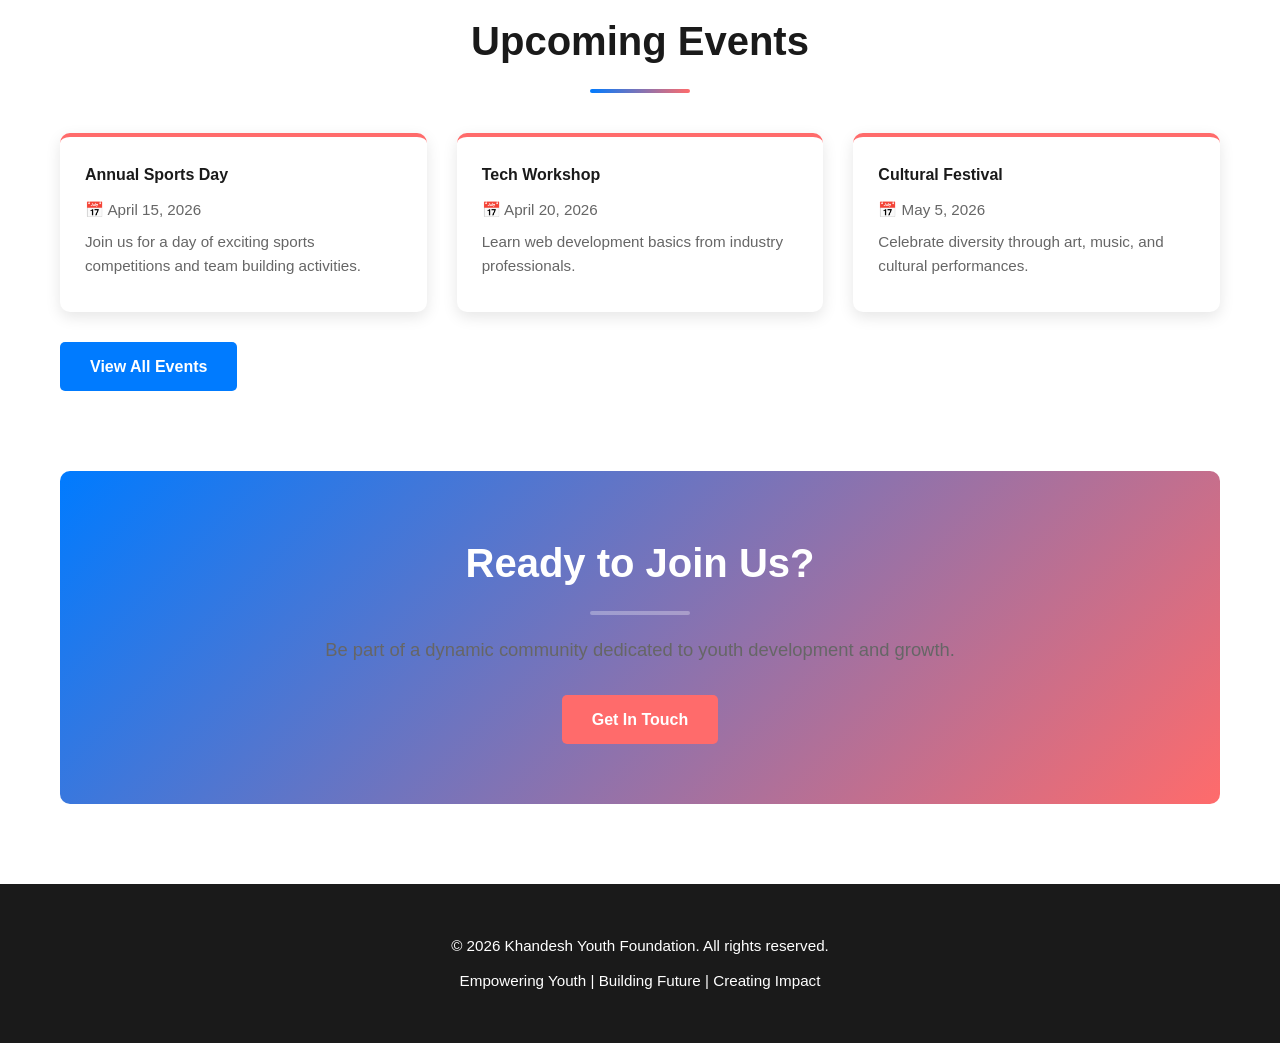
==== commit 91742f46: "so many changes, read the readme file to understant" ====
--- a/index.html
+++ b/index.html
@@ -11,17 +11,21 @@
     <nav class="navbar">
         <div class="container">
             <div class="nav-brand">
-                <h2>🌟 Khandesh Youth Foundation</h2>
+                <h2 data-i18n="nav.brand">🌟 Khandesh Youth Foundation</h2>
             </div>
             <ul class="nav-menu" id="navMenu">
-                <li><a href="index.html" class="active">Home</a></li>
-                <li><a href="about.html">About Us</a></li>
-                <li><a href="activities.html">Activities</a></li>
-                <li><a href="events.html">Events</a></li>
-                <li><a href="gallery.html">Gallery</a></li>
-                <li><a href="team.html">Team</a></li>
-                <li><a href="contact.html">Contact</a></li>
+                <li><a href="index.html" class="active" data-i18n="nav.home">Home</a></li>
+                <li><a href="about.html" data-i18n="nav.about">About Us</a></li>
+                <li><a href="activities.html" data-i18n="nav.activities">Activities</a></li>
+                <li><a href="events.html" data-i18n="nav.events">Events</a></li>
+                <li><a href="gallery.html" data-i18n="nav.gallery">Gallery</a></li>
+                <li><a href="team.html" data-i18n="nav.team">Team</a></li>
+                <li><a href="contact.html" data-i18n="nav.contact">Contact</a></li>
             </ul>
+            <div class="lang-switcher">
+                <button type="button" class="lang-button" data-lang="en">EN</button>
+                <button type="button" class="lang-button" data-lang="mr">MR</button>
+            </div>
             <div class="hamburger" id="hamburger">
                 <span></span>
                 <span></span>
@@ -33,9 +37,9 @@
     <!-- Hero Section -->
     <section class="hero">
         <div class="hero-content">
-            <h1>Welcome to Khandesh Youth Foundation</h1>
-            <p>Empowering Youth, Building Future, Creating Impact</p>
-            <a href="about.html" class="btn btn-primary">Learn More</a>
+            <h1 data-i18n="hero.title">Welcome to Khandesh Youth Foundation</h1>
+            <p data-i18n="hero.subtitle">Empowering Youth, Building Future, Creating Impact</p>
+            <a href="about.html" class="btn btn-primary" data-i18n="hero.cta">Learn More</a>
         </div>
     </section>
 
@@ -43,65 +47,65 @@
     <main class="container">
         <!-- Mission Section -->
         <section class="mission-section">
-            <h2>Our Mission</h2>
+            <h2 data-i18n="mission.title">Our Mission</h2>
             <div class="mission-grid">
                 <div class="mission-card">
-                    <h3>🎓 Education</h3>
-                    <p>Providing educational support and mentorship to empower young minds.</p>
+                    <h3 data-i18n="mission.education.title">🎓 Education</h3>
+                    <p data-i18n="mission.education.text">Providing educational support and mentorship to empower young minds.</p>
                 </div>
                 <div class="mission-card">
-                    <h3>🏃 Activities</h3>
-                    <p>Organizing engaging activities and programs for personal development.</p>
+                    <h3 data-i18n="mission.activities.title">🏃 Activities</h3>
+                    <p data-i18n="mission.activities.text">Organizing engaging activities and programs for personal development.</p>
                 </div>
                 <div class="mission-card">
-                    <h3>🤝 Community</h3>
-                    <p>Building a strong community through collaboration and mutual support.</p>
+                    <h3 data-i18n="mission.community.title">🤝 Community</h3>
+                    <p data-i18n="mission.community.text">Building a strong community through collaboration and mutual support.</p>
                 </div>
                 <div class="mission-card">
-                    <h3>🚀 Growth</h3>
-                    <p>Fostering leadership skills and career development opportunities.</p>
+                    <h3 data-i18n="mission.growth.title">🚀 Growth</h3>
+                    <p data-i18n="mission.growth.text">Fostering leadership skills and career development opportunities.</p>
                 </div>
             </div>
         </section>
 
         <!-- Featured Activities -->
         <section class="featured-section">
-            <h2>Featured Activities</h2>
+            <h2 data-i18n="featured.title">Featured Activities</h2>
             <div class="activities-preview">
                 <div class="activity-card">
-                    <h3>Sports & Fitness</h3>
-                    <p>Participate in various sports activities including cricket, football, volleyball, and fitness training sessions.</p>
+                    <h3 data-i18n="featured.sports.title">Sports & Fitness</h3>
+                    <p data-i18n="featured.sports.text">Participate in various sports activities including cricket, football, volleyball, and fitness training sessions.</p>
                 </div>
                 <div class="activity-card">
-                    <h3>Workshops</h3>
-                    <p>Attend skill-development workshops on technology, entrepreneurship, and career guidance.</p>
+                    <h3 data-i18n="featured.workshops.title">Workshops</h3>
+                    <p data-i18n="featured.workshops.text">Attend skill-development workshops on technology, entrepreneurship, and career guidance.</p>
                 </div>
                 <div class="activity-card">
-                    <h3>Cultural Events</h3>
-                    <p>Showcase your talents through music, dance, art, and cultural performances.</p>
+                    <h3 data-i18n="featured.culture.title">Cultural Events</h3>
+                    <p data-i18n="featured.culture.text">Showcase your talents through music, dance, art, and cultural performances.</p>
                 </div>
             </div>
-            <a href="activities.html" class="btn btn-secondary">View All Activities</a>
+            <a href="activities.html" class="btn btn-secondary" data-i18n="featured.button">View All Activities</a>
         </section>
 
         <!-- Upcoming Events -->
         <section class="upcoming-events">
-            <h2>Upcoming Events</h2>
+            <h2 data-i18n="events.title">Upcoming Events</h2>
             <div class="events-preview">
                 <div class="event-card">
-                    <h4>Annual Sports Day</h4>
-                    <p>📅 April 15, 2026</p>
-                    <p>Join us for a day of exciting sports competitions and team building activities.</p>
+                    <h4 data-i18n="events.annual.title">Annual Sports Day</h4>
+                    <p data-i18n="events.annual.date">📅 April 15, 2026</p>
+                    <p data-i18n="events.annual.text">Join us for a day of exciting sports competitions and team building activities.</p>
                 </div>
                 <div class="event-card">
-                    <h4>Tech Workshop</h4>
-                    <p>📅 April 20, 2026</p>
-                    <p>Learn web development basics from industry professionals.</p>
+                    <h4 data-i18n="events.tech.title">Tech Workshop</h4>
+                    <p data-i18n="events.tech.date">📅 April 20, 2026</p>
+                    <p data-i18n="events.tech.text">Learn web development basics from industry professionals.</p>
                 </div>
                 <div class="event-card">
-                    <h4>Cultural Festival</h4>
-                    <p>📅 May 5, 2026</p>
-                    <p>Celebrate diversity through art, music, and cultural performances.</p>
+                    <h4 data-i18n="events.cultural.title">Cultural Festival</h4>
+                    <p data-i18n="events.cultural.date">📅 May 5, 2026</p>
+                    <p data-i18n="events.cultural.text">Celebrate diversity through art, music, and cultural performances.</p>
                 </div>
             </div>
             <a href="events.html" class="btn btn-secondary">View All Events</a>
@@ -109,17 +113,17 @@
 
         <!-- Call to Action -->
         <section class="cta-section">
-            <h2>Ready to Join Us?</h2>
-            <p>Be part of a dynamic community dedicated to youth development and growth.</p>
-            <a href="contact.html" class="btn btn-primary">Get In Touch</a>
+            <h2 data-i18n="cta.title">Ready to Join Us?</h2>
+            <p data-i18n="cta.text">Be part of a dynamic community dedicated to youth development and growth.</p>
+            <a href="contact.html" class="btn btn-primary" data-i18n="cta.button">Get In Touch</a>
         </section>
     </main>
 
     <!-- Footer -->
     <footer class="footer">
         <div class="container">
-            <p>&copy; 2026 Khandesh Youth Foundation. All rights reserved.</p>
-            <p>Empowering Youth | Building Future | Creating Impact</p>
+            <p data-i18n="footer.copy">&copy; 2026 Khandesh Youth Foundation. All rights reserved.</p>
+            <p data-i18n="footer.tagline">Empowering Youth | Building Future | Creating Impact</p>
         </div>
     </footer>
 
--- a/assets/css/style.css
+++ b/assets/css/style.css
@@ -24,6 +24,7 @@
     line-height: 1.6;
     color: var(--text-color);
     background-color: #ffffff;
+    overflow-x: hidden;
 }
 
 .container {
@@ -47,6 +48,7 @@
     display: flex;
     justify-content: space-between;
     align-items: center;
+    padding: 0 12px;
 }
 
 .nav-brand h2 {
@@ -57,31 +59,70 @@
 .nav-menu {
     display: flex;
     list-style: none;
-    gap: 2rem;
+    gap: 0.75rem;
     flex-wrap: wrap;
+    flex: 0 1 auto;
+    overflow-x: hidden;
+    background: rgba(255, 255, 255, 0.1);
+    border-radius: 999px;
+    padding: 0.25rem 0.45rem;
+    align-items: center;
 }
 
 .nav-menu a {
     color: white;
     text-decoration: none;
-    transition: all 0.3s ease;
+    transition: all 0.25s ease;
     position: relative;
-    padding: 0.5rem 0;
-}
-
-.nav-menu a:hover,
+    display: inline-flex;
+    align-items: center;
+    justify-content: center;
+    padding: 0.45rem 0.8rem;
+    border-radius: 50px;
+    background: rgba(255, 255, 255, 0.08);
+    border: 1px solid transparent;
+    white-space: nowrap;
+}
+
+.nav-menu a:hover {
+    background: rgba(255, 255, 255, 0.16);
+    color: #ffd700;
+}
+
 .nav-menu a.active {
+    color: #1a1a1a;
+    background: white;
+    border-color: rgba(255, 255, 255, 0.35);
+}
+
+.nav-menu a.active::after {
+    content: none;
+}
+
+.lang-switcher {
+    display: flex;
+    gap: 0.5rem;
+    align-items: center;
+    margin-left: auto;
+}
+
+.lang-button {
+    background: transparent;
+    border: 1px solid rgba(255, 255, 255, 0.7);
+    color: white;
+    padding: 0.4rem 0.8rem;
+    border-radius: 4px;
+    cursor: pointer;
+    font-size: 0.95rem;
+    transition: all 0.2s ease;
+    min-width: 48px;
+}
+
+.lang-button:hover,
+.lang-button.active {
+    background-color: rgba(255, 255, 255, 0.15);
+    border-color: #ffd700;
     color: #ffd700;
-}
-
-.nav-menu a.active::after {
-    content: '';
-    position: absolute;
-    bottom: -5px;
-    left: 0;
-    right: 0;
-    height: 3px;
-    background-color: #ffd700;
 }
 
 .hamburger {
@@ -100,10 +141,15 @@
 
 /* Hero Section */
 .hero {
-    background: linear-gradient(135deg, var(--primary-color) 0%, #0056cc 100%);
+    background: linear-gradient(135deg, rgba(0,123,255,0.35) 0%, rgba(0,86,204,0.35) 100%),
+                url('../images/banner.jpeg') center/cover no-repeat;
     color: white;
     padding: 100px 20px;
     text-align: center;
+    min-height: 520px;
+    display: flex;
+    align-items: center;
+    justify-content: center;
 }
 
 .hero-content h1 {
@@ -1059,18 +1105,50 @@
 
 /* Responsive Design */
 @media (max-width: 768px) {
-    .nav-menu {
-        gap: 1rem;
-        font-size: 0.9rem;
+    .navbar .container {
+        flex-wrap: wrap;
+        gap: 0.75rem;
+        align-items: center;
+    }
+
+    .nav-brand {
+        width: 100%;
+        display: flex;
+        justify-content: flex-start;
+        align-items: center;
+        min-width: 0;
+        order: 1;
+    }
+
+    .nav-brand h2 {
+        font-size: 1.4rem;
+        white-space: normal;
+        max-width: 100%;
+        min-width: 0;
+        word-break: break-word;
+        margin-right: 0;
+    }
+
+    .lang-switcher {
+        display: flex;
+        justify-content: flex-start;
+        align-items: center;
+        gap: 0.5rem;
+        order: 2;
+        flex: 1 1 auto;
+        width: auto;
+        margin-left: 0;
     }
 
     .hamburger {
         display: flex;
+        z-index: 200;
+        order: 3;
     }
 
     .nav-menu {
         position: absolute;
-        top: 60px;
+        top: 100%;
         left: 0;
         width: 100%;
         background: linear-gradient(135deg, var(--primary-color) 0%, #0056cc 100%);
@@ -1078,16 +1156,31 @@
         gap: 0;
         max-height: 0;
         overflow: hidden;
-        transition: max-height 0.3s ease;
+        transition: max-height 0.35s ease;
+        padding-bottom: 20px;
+        z-index: 150;
     }
 
     .nav-menu.active {
-        max-height: 300px;
+        max-height: calc(100vh - 80px);
+        overflow-y: auto;
+        overflow-x: hidden;
     }
 
     .nav-menu a {
-        padding: 15px 20px;
+        padding: 18px 20px 14px;
         border-bottom: 1px solid rgba(255,255,255,0.1);
+        width: 100%;
+        white-space: nowrap;
+    }
+
+    .nav-menu a.active::after {
+        bottom: 10px;
+    }
+
+    .hero {
+        padding: 100px 20px 60px;
+        min-height: 420px;
     }
 
     .hero-content h1 {
@@ -1156,9 +1249,26 @@
     .photo-contribution {
         padding: 40px 20px;
     }
+
+    .page-header {
+        padding: 40px 20px;
+    }
+
+    .page-header h1 {
+        font-size: 2rem;
+    }
+
+    .page-header p {
+        font-size: 1rem;
+    }
 }
 
 @media (max-width: 480px) {
+    .hero {
+        padding: 60px 15px;
+        min-height: 360px;
+    }
+
     .hero-content h1 {
         font-size: 1.5rem;
     }
@@ -1185,4 +1295,17 @@
         padding: 10px 20px;
         font-size: 0.9rem;
     }
+
+    .lang-button {
+        padding: 0.35rem 0.65rem;
+        font-size: 0.85rem;
+    }
+
+    .page-header h1 {
+        font-size: 1.8rem;
+    }
+
+    .page-header p {
+        font-size: 1rem;
+    }
 }
